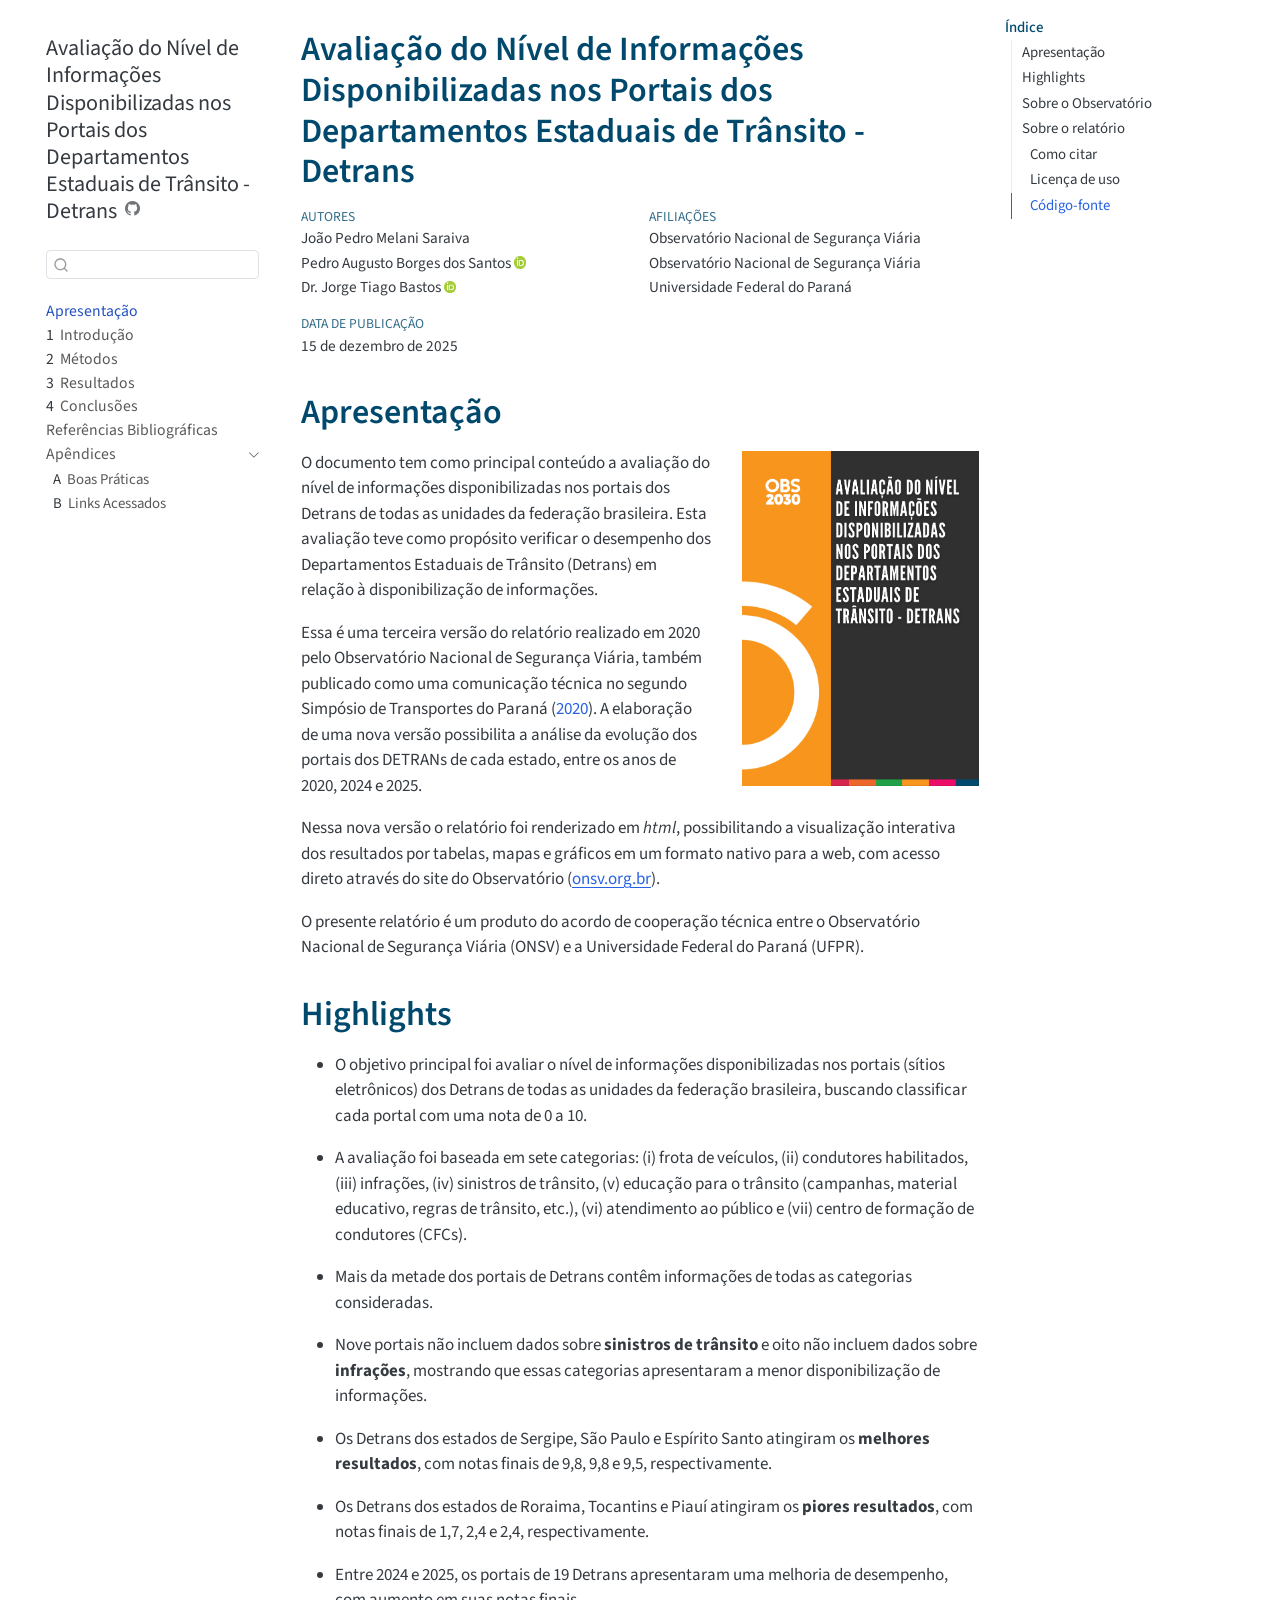
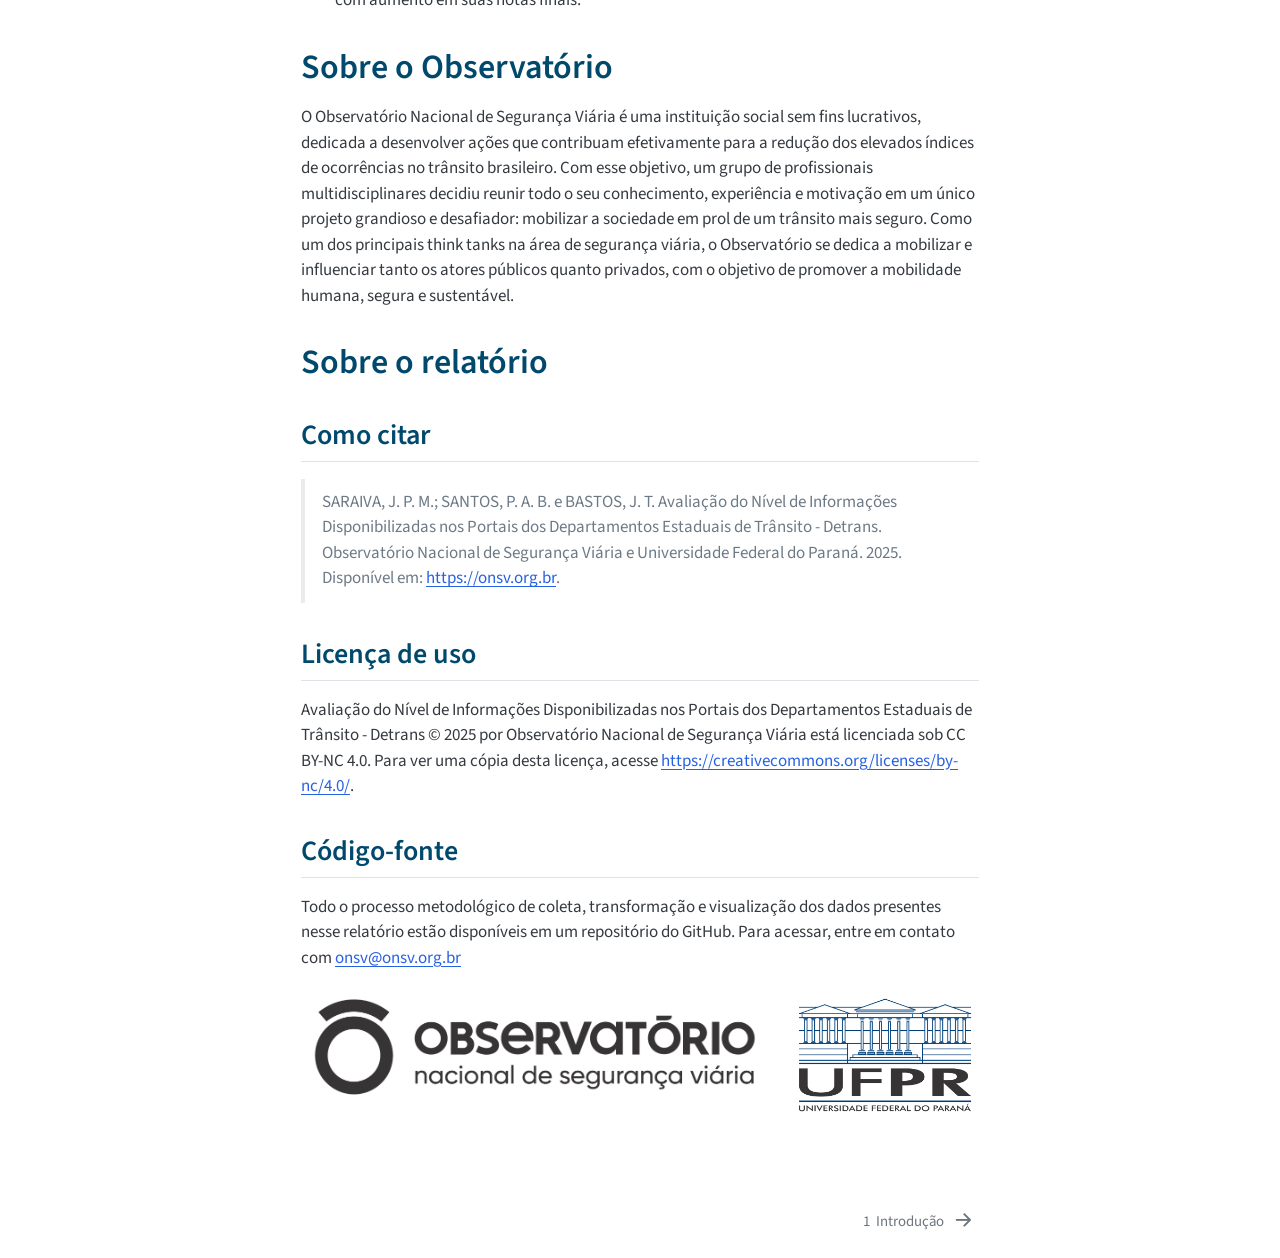
==== docs/index.html @ 97877693 "Criando repositório remoto e subindo arquivos" ====
<!DOCTYPE html>
<html xmlns="http://www.w3.org/1999/xhtml" lang="pt-BR" xml:lang="pt-BR"><head>

<meta charset="utf-8">
<meta name="generator" content="quarto-1.7.32">

<meta name="viewport" content="width=device-width, initial-scale=1.0, user-scalable=yes">

<meta name="author" content="João Pedro Melani Saraiva">
<meta name="author" content="Pedro Augusto Borges dos Santos">
<meta name="author" content="Dr.&nbsp;Jorge Tiago Bastos">

<title>Avaliação do Nível de Informações Disponibilizadas nos Portais dos Departamentos Estaduais de Trânsito - Detrans</title>
<style>
code{white-space: pre-wrap;}
span.smallcaps{font-variant: small-caps;}
div.columns{display: flex; gap: min(4vw, 1.5em);}
div.column{flex: auto; overflow-x: auto;}
div.hanging-indent{margin-left: 1.5em; text-indent: -1.5em;}
ul.task-list{list-style: none;}
ul.task-list li input[type="checkbox"] {
  width: 0.8em;
  margin: 0 0.8em 0.2em -1em; /* quarto-specific, see https://github.com/quarto-dev/quarto-cli/issues/4556 */ 
  vertical-align: middle;
}
/* CSS for citations */
div.csl-bib-body { }
div.csl-entry {
  clear: both;
  margin-bottom: 1em;
}
.hanging-indent div.csl-entry {
  margin-left:2em;
  text-indent:-2em;
}
div.csl-left-margin {
  min-width:2em;
  float:left;
}
div.csl-right-inline {
  margin-left:2em;
  padding-left:1em;
}
div.csl-indent {
  margin-left: 2em;
}</style>


<script src="site_libs/quarto-nav/quarto-nav.js"></script>
<script src="site_libs/quarto-nav/headroom.min.js"></script>
<script src="site_libs/clipboard/clipboard.min.js"></script>
<script src="site_libs/quarto-search/autocomplete.umd.js"></script>
<script src="site_libs/quarto-search/fuse.min.js"></script>
<script src="site_libs/quarto-search/quarto-search.js"></script>
<meta name="quarto:offset" content="./">
<link href="./01-intro.html" rel="next">
<link href="./logo/onsv-fav.ico" rel="icon">
<script src="site_libs/quarto-html/quarto.js" type="module"></script>
<script src="site_libs/quarto-html/tabsets/tabsets.js" type="module"></script>
<script src="site_libs/quarto-html/popper.min.js"></script>
<script src="site_libs/quarto-html/tippy.umd.min.js"></script>
<script src="site_libs/quarto-html/anchor.min.js"></script>
<link href="site_libs/quarto-html/tippy.css" rel="stylesheet">
<link href="site_libs/quarto-html/quarto-syntax-highlighting-37eea08aefeeee20ff55810ff984fec1.css" rel="stylesheet" id="quarto-text-highlighting-styles">
<script src="site_libs/bootstrap/bootstrap.min.js"></script>
<link href="site_libs/bootstrap/bootstrap-icons.css" rel="stylesheet">
<link href="site_libs/bootstrap/bootstrap-27646530733116c5bb9148f6545a8ae0.min.css" rel="stylesheet" append-hash="true" id="quarto-bootstrap" data-mode="light">
<script id="quarto-search-options" type="application/json">{
  "location": "sidebar",
  "copy-button": false,
  "collapse-after": 3,
  "panel-placement": "start",
  "type": "textbox",
  "limit": 50,
  "keyboard-shortcut": [
    "f",
    "/",
    "s"
  ],
  "show-item-context": false,
  "language": {
    "search-no-results-text": "Nenhum resultado",
    "search-matching-documents-text": "documentos correspondentes",
    "search-copy-link-title": "Copiar link para a busca",
    "search-hide-matches-text": "Esconder correspondências adicionais",
    "search-more-match-text": "mais correspondência neste documento",
    "search-more-matches-text": "mais correspondências neste documento",
    "search-clear-button-title": "Limpar",
    "search-text-placeholder": "",
    "search-detached-cancel-button-title": "Cancelar",
    "search-submit-button-title": "Enviar",
    "search-label": "Procurar"
  }
}</script>


<meta name="twitter:title" content="Avaliação do Nível de Informações Disponibilizadas nos Portais dos Departamentos Estaduais de Trânsito - Detrans">
<meta name="twitter:description" content="">
<meta name="twitter:image" content="[data-uri]">
<meta name="twitter:card" content="summary_large_image">
</head>

<body class="nav-sidebar floating quarto-light">

<div id="quarto-search-results"></div>
  <header id="quarto-header" class="headroom fixed-top">
  <nav class="quarto-secondary-nav">
    <div class="container-fluid d-flex">
      <button type="button" class="quarto-btn-toggle btn" data-bs-toggle="collapse" role="button" data-bs-target=".quarto-sidebar-collapse-item" aria-controls="quarto-sidebar" aria-expanded="false" aria-label="Alternar barra lateral" onclick="if (window.quartoToggleHeadroom) { window.quartoToggleHeadroom(); }">
        <i class="bi bi-layout-text-sidebar-reverse"></i>
      </button>
        <nav class="quarto-page-breadcrumbs" aria-label="breadcrumb"><ol class="breadcrumb"><li class="breadcrumb-item"><a href="./index.html">Apresentação</a></li></ol></nav>
        <a class="flex-grow-1" role="navigation" data-bs-toggle="collapse" data-bs-target=".quarto-sidebar-collapse-item" aria-controls="quarto-sidebar" aria-expanded="false" aria-label="Alternar barra lateral" onclick="if (window.quartoToggleHeadroom) { window.quartoToggleHeadroom(); }">      
        </a>
      <button type="button" class="btn quarto-search-button" aria-label="Procurar" onclick="window.quartoOpenSearch();">
        <i class="bi bi-search"></i>
      </button>
    </div>
  </nav>
</header>
<!-- content -->
<div id="quarto-content" class="quarto-container page-columns page-rows-contents page-layout-article">
<!-- sidebar -->
  <nav id="quarto-sidebar" class="sidebar collapse collapse-horizontal quarto-sidebar-collapse-item sidebar-navigation floating overflow-auto">
    <div class="pt-lg-2 mt-2 text-left sidebar-header">
    <div class="sidebar-title mb-0 py-0">
      <a href="./">Avaliação do Nível de Informações Disponibilizadas nos Portais dos Departamentos Estaduais de Trânsito - Detrans</a> 
        <div class="sidebar-tools-main">
    <a href="https://www.github.com/onsv/revisao-detrans" title="Source Code" class="quarto-navigation-tool px-1" aria-label="Source Code"><i class="bi bi-github"></i></a>
</div>
    </div>
      </div>
        <div class="mt-2 flex-shrink-0 align-items-center">
        <div class="sidebar-search">
        <div id="quarto-search" class="" title="Procurar"></div>
        </div>
        </div>
    <div class="sidebar-menu-container"> 
    <ul class="list-unstyled mt-1">
        <li class="sidebar-item">
  <div class="sidebar-item-container"> 
  <a href="./index.html" class="sidebar-item-text sidebar-link active">
 <span class="menu-text">Apresentação</span></a>
  </div>
</li>
        <li class="sidebar-item">
  <div class="sidebar-item-container"> 
  <a href="./01-intro.html" class="sidebar-item-text sidebar-link">
 <span class="menu-text"><span class="chapter-number">1</span>&nbsp; <span class="chapter-title">Introdução</span></span></a>
  </div>
</li>
        <li class="sidebar-item">
  <div class="sidebar-item-container"> 
  <a href="./02-metodos.html" class="sidebar-item-text sidebar-link">
 <span class="menu-text"><span class="chapter-number">2</span>&nbsp; <span class="chapter-title">Métodos</span></span></a>
  </div>
</li>
        <li class="sidebar-item">
  <div class="sidebar-item-container"> 
  <a href="./03-resultados.html" class="sidebar-item-text sidebar-link">
 <span class="menu-text"><span class="chapter-number">3</span>&nbsp; <span class="chapter-title">Resultados</span></span></a>
  </div>
</li>
        <li class="sidebar-item">
  <div class="sidebar-item-container"> 
  <a href="./04-conclusao.html" class="sidebar-item-text sidebar-link">
 <span class="menu-text"><span class="chapter-number">4</span>&nbsp; <span class="chapter-title">Conclusões</span></span></a>
  </div>
</li>
        <li class="sidebar-item">
  <div class="sidebar-item-container"> 
  <a href="./99-referencias.html" class="sidebar-item-text sidebar-link">
 <span class="menu-text">Referências Bibliográficas</span></a>
  </div>
</li>
        <li class="sidebar-item sidebar-item-section">
      <div class="sidebar-item-container"> 
            <a class="sidebar-item-text sidebar-link text-start" data-bs-toggle="collapse" data-bs-target="#quarto-sidebar-section-1" role="navigation" aria-expanded="true">
 <span class="menu-text">Apêndices</span></a>
          <a class="sidebar-item-toggle text-start" data-bs-toggle="collapse" data-bs-target="#quarto-sidebar-section-1" role="navigation" aria-expanded="true" aria-label="Alternar seção">
            <i class="bi bi-chevron-right ms-2"></i>
          </a> 
      </div>
      <ul id="quarto-sidebar-section-1" class="collapse list-unstyled sidebar-section depth1 show">  
          <li class="sidebar-item">
  <div class="sidebar-item-container"> 
  <a href="./9a-praticas.html" class="sidebar-item-text sidebar-link">
 <span class="menu-text"><span class="chapter-number">A</span>&nbsp; <span class="chapter-title">Boas Práticas</span></span></a>
  </div>
</li>
          <li class="sidebar-item">
  <div class="sidebar-item-container"> 
  <a href="./9b-links.html" class="sidebar-item-text sidebar-link">
 <span class="menu-text"><span class="chapter-number">B</span>&nbsp; <span class="chapter-title">Links Acessados</span></span></a>
  </div>
</li>
      </ul>
  </li>
    </ul>
    </div>
</nav>
<div id="quarto-sidebar-glass" class="quarto-sidebar-collapse-item" data-bs-toggle="collapse" data-bs-target=".quarto-sidebar-collapse-item"></div>
<!-- margin-sidebar -->
    <div id="quarto-margin-sidebar" class="sidebar margin-sidebar">
        <nav id="TOC" role="doc-toc" class="toc-active">
    <h2 id="toc-title">Índice</h2>
   
  <ul>
  <li><a href="#apresentação" id="toc-apresentação" class="nav-link active" data-scroll-target="#apresentação">Apresentação</a></li>
  <li><a href="#highlights" id="toc-highlights" class="nav-link" data-scroll-target="#highlights">Highlights</a></li>
  <li><a href="#sobre-o-observatório" id="toc-sobre-o-observatório" class="nav-link" data-scroll-target="#sobre-o-observatório">Sobre o Observatório</a></li>
  <li><a href="#sobre-o-relatório" id="toc-sobre-o-relatório" class="nav-link" data-scroll-target="#sobre-o-relatório">Sobre o relatório</a>
  <ul class="collapse">
  <li><a href="#como-citar" id="toc-como-citar" class="nav-link" data-scroll-target="#como-citar">Como citar</a></li>
  <li><a href="#licença-de-uso" id="toc-licença-de-uso" class="nav-link" data-scroll-target="#licença-de-uso">Licença de uso</a></li>
  <li><a href="#código-fonte" id="toc-código-fonte" class="nav-link" data-scroll-target="#código-fonte">Código-fonte</a></li>
  </ul></li>
  </ul>
</nav>
    </div>
<!-- main -->
<main class="content" id="quarto-document-content">

<header id="title-block-header" class="quarto-title-block default">
<div class="quarto-title">
<h1 class="title">Avaliação do Nível de Informações Disponibilizadas nos Portais dos Departamentos Estaduais de Trânsito - Detrans</h1>
</div>


<div class="quarto-title-meta-author">
  <div class="quarto-title-meta-heading">Autores</div>
  <div class="quarto-title-meta-heading">Afiliações</div>
  
    <div class="quarto-title-meta-contents">
    <p class="author">João Pedro Melani Saraiva </p>
  </div>
  <div class="quarto-title-meta-contents">
        <p class="affiliation">
            Observatório Nacional de Segurança Viária
          </p>
      </div>
    <div class="quarto-title-meta-contents">
    <p class="author">Pedro Augusto Borges dos Santos <a href="https://orcid.org/0000-0003-0550-4251" class="quarto-title-author-orcid"> <img src="[data-uri]"></a></p>
  </div>
  <div class="quarto-title-meta-contents">
        <p class="affiliation">
            Observatório Nacional de Segurança Viária
          </p>
      </div>
    <div class="quarto-title-meta-contents">
    <p class="author">Dr.&nbsp;Jorge Tiago Bastos <a href="https://orcid.org/0000-0001-6447-1504" class="quarto-title-author-orcid"> <img src="[data-uri]"></a></p>
  </div>
  <div class="quarto-title-meta-contents">
        <p class="affiliation">
            Universidade Federal do Paraná
          </p>
      </div>
  </div>

<div class="quarto-title-meta">

      
    <div>
    <div class="quarto-title-meta-heading">Data de Publicação</div>
    <div class="quarto-title-meta-contents">
      <p class="date">15 de dezembro de 2025</p>
    </div>
  </div>
  
    
  </div>
  


</header>



<section id="apresentação" class="level1 unnumbered">
<h1 class="unnumbered">Apresentação</h1><p><img src="logo/capa.png" title="Avaliação do Nível de Informações Disponibilizadas nos Portais dos Departamentos Estaduais de Trânsito - Detrans" class="quarto-cover-image nolightbox img-fluid"></p>
<p>O documento tem como principal conteúdo a avaliação do nível de informações disponibilizadas nos portais dos Detrans de todas as unidades da federação brasileira. Esta avaliação teve como propósito verificar o desempenho dos Departamentos Estaduais de Trânsito (Detrans) em relação à disponibilização de informações.</p>
<p>Essa é uma terceira versão do relatório realizado em 2020 pelo Observatório Nacional de Segurança Viária, também publicado como uma comunicação técnica no segundo Simpósio de Transportes do Paraná <span class="citation" data-cites="santos2020">(<a href="99-referencias.html#ref-santos2020" role="doc-biblioref">2020</a>)</span>. A elaboração de uma nova versão possibilita a análise da evolução dos portais dos DETRANs de cada estado, entre os anos de 2020, 2024 e 2025.</p>
<p>Nessa nova versão o relatório foi renderizado em <em>html</em>, possibilitando a visualização interativa dos resultados por tabelas, mapas e gráficos em um formato nativo para a web, com acesso direto através do site do Observatório (<a href="https://onsv.org.br">onsv.org.br</a>).</p>
<p>O presente relatório é um produto do acordo de cooperação técnica entre o Observatório Nacional de Segurança Viária (ONSV) e a Universidade Federal do Paraná (UFPR).</p>
</section>
<section id="highlights" class="level1">
<h1>Highlights</h1>
<ul>
<li><p>O objetivo principal foi avaliar o nível de informações disponibilizadas nos portais (sítios eletrônicos) dos Detrans de todas as unidades da federação brasileira, buscando classificar cada portal com uma nota de 0 a 10.</p></li>
<li><p>A avaliação foi baseada em sete categorias: (i) frota de veículos, (ii) condutores habilitados, (iii) infrações, (iv) sinistros de trânsito, (v) educação para o trânsito (campanhas, material educativo, regras de trânsito, etc.), (vi) atendimento ao público e (vii) centro de formação de condutores (CFCs).</p></li>
<li><p>Mais da metade dos portais de Detrans contêm informações de todas as categorias consideradas.</p></li>
<li><p>Nove portais não incluem dados sobre <strong>sinistros de trânsito</strong> e oito não incluem dados sobre <strong>infrações</strong>, mostrando que essas categorias apresentaram a menor disponibilização de informações.</p></li>
<li><p>Os Detrans dos estados de Sergipe, São Paulo e Espírito Santo atingiram os <strong>melhores resultados</strong>, com notas finais de 9,8, 9,8 e 9,5, respectivamente.</p></li>
<li><p>Os Detrans dos estados de Roraima, Tocantins e Piauí atingiram os <strong>piores resultados</strong>, com notas finais de 1,7, 2,4 e 2,4, respectivamente.</p></li>
<li><p>Entre 2024 e 2025, os portais de 19 Detrans apresentaram uma melhoria de desempenho, com aumento em suas notas finais.</p></li>
</ul>
</section>
<section id="sobre-o-observatório" class="level1">
<h1>Sobre o Observatório</h1>
<p>O Observatório Nacional de Segurança Viária é uma instituição social sem fins lucrativos, dedicada a desenvolver ações que contribuam efetivamente para a redução dos elevados índices de ocorrências no trânsito brasileiro. Com esse objetivo, um grupo de profissionais multidisciplinares decidiu reunir todo o seu conhecimento, experiência e motivação em um único projeto grandioso e desafiador: mobilizar a sociedade em prol de um trânsito mais seguro. Como um dos principais think tanks na área de segurança viária, o Observatório se dedica a mobilizar e influenciar tanto os atores públicos quanto privados, com o objetivo de promover a mobilidade humana, segura e sustentável.</p>
</section>
<section id="sobre-o-relatório" class="level1">
<h1>Sobre o relatório</h1>
<section id="como-citar" class="level2">
<h2 class="anchored" data-anchor-id="como-citar">Como citar</h2>
<blockquote class="blockquote">
<p>SARAIVA, J. P. M.; SANTOS, P. A. B. e BASTOS, J. T. Avaliação do Nível de Informações Disponibilizadas nos Portais dos Departamentos Estaduais de Trânsito - Detrans. Observatório Nacional de Segurança Viária e Universidade Federal do Paraná. 2025. Disponível em: <a href="https://onsv.org.br" class="uri">https://onsv.org.br</a>.</p>
</blockquote>
</section>
<section id="licença-de-uso" class="level2">
<h2 class="anchored" data-anchor-id="licença-de-uso">Licença de uso</h2>
<p>Avaliação do Nível de Informações Disponibilizadas nos Portais dos Departamentos Estaduais de Trânsito - Detrans © 2025 por Observatório Nacional de Segurança Viária está licenciada sob CC BY-NC 4.0. Para ver uma cópia desta licença, acesse <a href="https://creativecommons.org/licenses/by-nc/4.0/" class="uri">https://creativecommons.org/licenses/by-nc/4.0/</a>.</p>
</section>
<section id="código-fonte" class="level2">
<h2 class="anchored" data-anchor-id="código-fonte">Código-fonte</h2>
<p>Todo o processo metodológico de coleta, transformação e visualização dos dados presentes nesse relatório estão disponíveis em um repositório do GitHub. Para acessar, entre em contato com <a href="mailto:onsv@onsv.org.br">onsv@onsv.org.br</a></p>
<!-- # Agradecimentos

A equipe de autores agradece às instituições que enviaram suas considerações, contribuindo com o aprimoramento dos métodos aqui apresentados: CET-MG, Detran-ES, Detran-DF, Detran-GO, Detran-MT, Detran-PB, Detran-PR, Detran-SC, Detran-SP e Detran-RN.

A equipe de autores também agradece pelo apoio do Centro de Liderança Pública e do pesquisador Daniel Vasconcellos Archer Duque na elaboração do relatório. -->
<div class="quarto-layout-panel" data-layout-ncol="2">
<div class="quarto-layout-row">
<div class="left quarto-layout-cell" style="flex-basis: 71.4%;justify-content: center;">
<p><img src="logo/onsv_logo_main.png" class="img-fluid"></p>
</div>
<div class="right quarto-layout-cell" style="flex-basis: 28.6%;justify-content: center;">
<div class="quarto-figure quarto-figure-center">
<figure class="figure">
<p><img src="logo/marca_UFPR.png" class="img-fluid quarto-figure quarto-figure-center figure-img"></p>
</figure>
</div>
</div>
</div>
</div>


<div id="refs" class="references csl-bib-body" data-entry-spacing="1" role="list" style="display: none">
<div id="ref-santos2020" class="csl-entry" role="listitem">
SANTOS, P. A. B. DOS; BASTOS, J. T.; GARONCE, F. V. <strong>AVALIAÇÃO DO CONTEÚDO DOS PORTAIS DOS DEPARTAMENTOS ESTADUAIS DE TRÂNSITO - DETRANs</strong>. 28 nov. 2020. Disponível em: &lt;<a href="https://stpr.ufpr.br/wp-content/uploads/2021/02/Anais-STPR-2020-1.pdf">https://stpr.ufpr.br/wp-content/uploads/2021/02/Anais-STPR-2020-1.pdf</a>&gt;
</div>
</div>
</section>
</section>

</main> <!-- /main -->
<script id="quarto-html-after-body" type="application/javascript">
  window.document.addEventListener("DOMContentLoaded", function (event) {
    const icon = "";
    const anchorJS = new window.AnchorJS();
    anchorJS.options = {
      placement: 'right',
      icon: icon
    };
    anchorJS.add('.anchored');
    const isCodeAnnotation = (el) => {
      for (const clz of el.classList) {
        if (clz.startsWith('code-annotation-')) {                     
          return true;
        }
      }
      return false;
    }
    const onCopySuccess = function(e) {
      // button target
      const button = e.trigger;
      // don't keep focus
      button.blur();
      // flash "checked"
      button.classList.add('code-copy-button-checked');
      var currentTitle = button.getAttribute("title");
      button.setAttribute("title", "Copiada");
      let tooltip;
      if (window.bootstrap) {
        button.setAttribute("data-bs-toggle", "tooltip");
        button.setAttribute("data-bs-placement", "left");
        button.setAttribute("data-bs-title", "Copiada");
        tooltip = new bootstrap.Tooltip(button, 
          { trigger: "manual", 
            customClass: "code-copy-button-tooltip",
            offset: [0, -8]});
        tooltip.show();    
      }
      setTimeout(function() {
        if (tooltip) {
          tooltip.hide();
          button.removeAttribute("data-bs-title");
          button.removeAttribute("data-bs-toggle");
          button.removeAttribute("data-bs-placement");
        }
        button.setAttribute("title", currentTitle);
        button.classList.remove('code-copy-button-checked');
      }, 1000);
      // clear code selection
      e.clearSelection();
    }
    const getTextToCopy = function(trigger) {
        const codeEl = trigger.previousElementSibling.cloneNode(true);
        for (const childEl of codeEl.children) {
          if (isCodeAnnotation(childEl)) {
            childEl.remove();
          }
        }
        return codeEl.innerText;
    }
    const clipboard = new window.ClipboardJS('.code-copy-button:not([data-in-quarto-modal])', {
      text: getTextToCopy
    });
    clipboard.on('success', onCopySuccess);
    if (window.document.getElementById('quarto-embedded-source-code-modal')) {
      const clipboardModal = new window.ClipboardJS('.code-copy-button[data-in-quarto-modal]', {
        text: getTextToCopy,
        container: window.document.getElementById('quarto-embedded-source-code-modal')
      });
      clipboardModal.on('success', onCopySuccess);
    }
      var localhostRegex = new RegExp(/^(?:http|https):\/\/localhost\:?[0-9]*\//);
      var mailtoRegex = new RegExp(/^mailto:/);
        var filterRegex = new RegExp('/' + window.location.host + '/');
      var isInternal = (href) => {
          return filterRegex.test(href) || localhostRegex.test(href) || mailtoRegex.test(href);
      }
      // Inspect non-navigation links and adorn them if external
     var links = window.document.querySelectorAll('a[href]:not(.nav-link):not(.navbar-brand):not(.toc-action):not(.sidebar-link):not(.sidebar-item-toggle):not(.pagination-link):not(.no-external):not([aria-hidden]):not(.dropdown-item):not(.quarto-navigation-tool):not(.about-link)');
      for (var i=0; i<links.length; i++) {
        const link = links[i];
        if (!isInternal(link.href)) {
          // undo the damage that might have been done by quarto-nav.js in the case of
          // links that we want to consider external
          if (link.dataset.originalHref !== undefined) {
            link.href = link.dataset.originalHref;
          }
        }
      }
    function tippyHover(el, contentFn, onTriggerFn, onUntriggerFn) {
      const config = {
        allowHTML: true,
        maxWidth: 500,
        delay: 100,
        arrow: false,
        appendTo: function(el) {
            return el.parentElement;
        },
        interactive: true,
        interactiveBorder: 10,
        theme: 'quarto',
        placement: 'bottom-start',
      };
      if (contentFn) {
        config.content = contentFn;
      }
      if (onTriggerFn) {
        config.onTrigger = onTriggerFn;
      }
      if (onUntriggerFn) {
        config.onUntrigger = onUntriggerFn;
      }
      window.tippy(el, config); 
    }
    const noterefs = window.document.querySelectorAll('a[role="doc-noteref"]');
    for (var i=0; i<noterefs.length; i++) {
      const ref = noterefs[i];
      tippyHover(ref, function() {
        // use id or data attribute instead here
        let href = ref.getAttribute('data-footnote-href') || ref.getAttribute('href');
        try { href = new URL(href).hash; } catch {}
        const id = href.replace(/^#\/?/, "");
        const note = window.document.getElementById(id);
        if (note) {
          return note.innerHTML;
        } else {
          return "";
        }
      });
    }
    const xrefs = window.document.querySelectorAll('a.quarto-xref');
    const processXRef = (id, note) => {
      // Strip column container classes
      const stripColumnClz = (el) => {
        el.classList.remove("page-full", "page-columns");
        if (el.children) {
          for (const child of el.children) {
            stripColumnClz(child);
          }
        }
      }
      stripColumnClz(note)
      if (id === null || id.startsWith('sec-')) {
        // Special case sections, only their first couple elements
        const container = document.createElement("div");
        if (note.children && note.children.length > 2) {
          container.appendChild(note.children[0].cloneNode(true));
          for (let i = 1; i < note.children.length; i++) {
            const child = note.children[i];
            if (child.tagName === "P" && child.innerText === "") {
              continue;
            } else {
              container.appendChild(child.cloneNode(true));
              break;
            }
          }
          if (window.Quarto?.typesetMath) {
            window.Quarto.typesetMath(container);
          }
          return container.innerHTML
        } else {
          if (window.Quarto?.typesetMath) {
            window.Quarto.typesetMath(note);
          }
          return note.innerHTML;
        }
      } else {
        // Remove any anchor links if they are present
        const anchorLink = note.querySelector('a.anchorjs-link');
        if (anchorLink) {
          anchorLink.remove();
        }
        if (window.Quarto?.typesetMath) {
          window.Quarto.typesetMath(note);
        }
        if (note.classList.contains("callout")) {
          return note.outerHTML;
        } else {
          return note.innerHTML;
        }
      }
    }
    for (var i=0; i<xrefs.length; i++) {
      const xref = xrefs[i];
      tippyHover(xref, undefined, function(instance) {
        instance.disable();
        let url = xref.getAttribute('href');
        let hash = undefined; 
        if (url.startsWith('#')) {
          hash = url;
        } else {
          try { hash = new URL(url).hash; } catch {}
        }
        if (hash) {
          const id = hash.replace(/^#\/?/, "");
          const note = window.document.getElementById(id);
          if (note !== null) {
            try {
              const html = processXRef(id, note.cloneNode(true));
              instance.setContent(html);
            } finally {
              instance.enable();
              instance.show();
            }
          } else {
            // See if we can fetch this
            fetch(url.split('#')[0])
            .then(res => res.text())
            .then(html => {
              const parser = new DOMParser();
              const htmlDoc = parser.parseFromString(html, "text/html");
              const note = htmlDoc.getElementById(id);
              if (note !== null) {
                const html = processXRef(id, note);
                instance.setContent(html);
              } 
            }).finally(() => {
              instance.enable();
              instance.show();
            });
          }
        } else {
          // See if we can fetch a full url (with no hash to target)
          // This is a special case and we should probably do some content thinning / targeting
          fetch(url)
          .then(res => res.text())
          .then(html => {
            const parser = new DOMParser();
            const htmlDoc = parser.parseFromString(html, "text/html");
            const note = htmlDoc.querySelector('main.content');
            if (note !== null) {
              // This should only happen for chapter cross references
              // (since there is no id in the URL)
              // remove the first header
              if (note.children.length > 0 && note.children[0].tagName === "HEADER") {
                note.children[0].remove();
              }
              const html = processXRef(null, note);
              instance.setContent(html);
            } 
          }).finally(() => {
            instance.enable();
            instance.show();
          });
        }
      }, function(instance) {
      });
    }
        let selectedAnnoteEl;
        const selectorForAnnotation = ( cell, annotation) => {
          let cellAttr = 'data-code-cell="' + cell + '"';
          let lineAttr = 'data-code-annotation="' +  annotation + '"';
          const selector = 'span[' + cellAttr + '][' + lineAttr + ']';
          return selector;
        }
        const selectCodeLines = (annoteEl) => {
          const doc = window.document;
          const targetCell = annoteEl.getAttribute("data-target-cell");
          const targetAnnotation = annoteEl.getAttribute("data-target-annotation");
          const annoteSpan = window.document.querySelector(selectorForAnnotation(targetCell, targetAnnotation));
          const lines = annoteSpan.getAttribute("data-code-lines").split(",");
          const lineIds = lines.map((line) => {
            return targetCell + "-" + line;
          })
          let top = null;
          let height = null;
          let parent = null;
          if (lineIds.length > 0) {
              //compute the position of the single el (top and bottom and make a div)
              const el = window.document.getElementById(lineIds[0]);
              top = el.offsetTop;
              height = el.offsetHeight;
              parent = el.parentElement.parentElement;
            if (lineIds.length > 1) {
              const lastEl = window.document.getElementById(lineIds[lineIds.length - 1]);
              const bottom = lastEl.offsetTop + lastEl.offsetHeight;
              height = bottom - top;
            }
            if (top !== null && height !== null && parent !== null) {
              // cook up a div (if necessary) and position it 
              let div = window.document.getElementById("code-annotation-line-highlight");
              if (div === null) {
                div = window.document.createElement("div");
                div.setAttribute("id", "code-annotation-line-highlight");
                div.style.position = 'absolute';
                parent.appendChild(div);
              }
              div.style.top = top - 2 + "px";
              div.style.height = height + 4 + "px";
              div.style.left = 0;
              let gutterDiv = window.document.getElementById("code-annotation-line-highlight-gutter");
              if (gutterDiv === null) {
                gutterDiv = window.document.createElement("div");
                gutterDiv.setAttribute("id", "code-annotation-line-highlight-gutter");
                gutterDiv.style.position = 'absolute';
                const codeCell = window.document.getElementById(targetCell);
                const gutter = codeCell.querySelector('.code-annotation-gutter');
                gutter.appendChild(gutterDiv);
              }
              gutterDiv.style.top = top - 2 + "px";
              gutterDiv.style.height = height + 4 + "px";
            }
            selectedAnnoteEl = annoteEl;
          }
        };
        const unselectCodeLines = () => {
          const elementsIds = ["code-annotation-line-highlight", "code-annotation-line-highlight-gutter"];
          elementsIds.forEach((elId) => {
            const div = window.document.getElementById(elId);
            if (div) {
              div.remove();
            }
          });
          selectedAnnoteEl = undefined;
        };
          // Handle positioning of the toggle
      window.addEventListener(
        "resize",
        throttle(() => {
          elRect = undefined;
          if (selectedAnnoteEl) {
            selectCodeLines(selectedAnnoteEl);
          }
        }, 10)
      );
      function throttle(fn, ms) {
      let throttle = false;
      let timer;
        return (...args) => {
          if(!throttle) { // first call gets through
              fn.apply(this, args);
              throttle = true;
          } else { // all the others get throttled
              if(timer) clearTimeout(timer); // cancel #2
              timer = setTimeout(() => {
                fn.apply(this, args);
                timer = throttle = false;
              }, ms);
          }
        };
      }
        // Attach click handler to the DT
        const annoteDls = window.document.querySelectorAll('dt[data-target-cell]');
        for (const annoteDlNode of annoteDls) {
          annoteDlNode.addEventListener('click', (event) => {
            const clickedEl = event.target;
            if (clickedEl !== selectedAnnoteEl) {
              unselectCodeLines();
              const activeEl = window.document.querySelector('dt[data-target-cell].code-annotation-active');
              if (activeEl) {
                activeEl.classList.remove('code-annotation-active');
              }
              selectCodeLines(clickedEl);
              clickedEl.classList.add('code-annotation-active');
            } else {
              // Unselect the line
              unselectCodeLines();
              clickedEl.classList.remove('code-annotation-active');
            }
          });
        }
    const findCites = (el) => {
      const parentEl = el.parentElement;
      if (parentEl) {
        const cites = parentEl.dataset.cites;
        if (cites) {
          return {
            el,
            cites: cites.split(' ')
          };
        } else {
          return findCites(el.parentElement)
        }
      } else {
        return undefined;
      }
    };
    var bibliorefs = window.document.querySelectorAll('a[role="doc-biblioref"]');
    for (var i=0; i<bibliorefs.length; i++) {
      const ref = bibliorefs[i];
      const citeInfo = findCites(ref);
      if (citeInfo) {
        tippyHover(citeInfo.el, function() {
          var popup = window.document.createElement('div');
          citeInfo.cites.forEach(function(cite) {
            var citeDiv = window.document.createElement('div');
            citeDiv.classList.add('hanging-indent');
            citeDiv.classList.add('csl-entry');
            var biblioDiv = window.document.getElementById('ref-' + cite);
            if (biblioDiv) {
              citeDiv.innerHTML = biblioDiv.innerHTML;
            }
            popup.appendChild(citeDiv);
          });
          return popup.innerHTML;
        });
      }
    }
  });
  </script>
<nav class="page-navigation">
  <div class="nav-page nav-page-previous">
  </div>
  <div class="nav-page nav-page-next">
      <a href="./01-intro.html" class="pagination-link" aria-label="Introdução">
        <span class="nav-page-text"><span class="chapter-number">1</span>&nbsp; <span class="chapter-title">Introdução</span></span> <i class="bi bi-arrow-right-short"></i>
      </a>
  </div>
</nav>
</div> <!-- /content -->




</body></html>
---- docs/site_libs/quarto-html/tippy.css ----
.tippy-box[data-animation=fade][data-state=hidden]{opacity:0}[data-tippy-root]{max-width:calc(100vw - 10px)}.tippy-box{position:relative;background-color:#333;color:#fff;border-radius:4px;font-size:14px;line-height:1.4;white-space:normal;outline:0;transition-property:transform,visibility,opacity}.tippy-box[data-placement^=top]>.tippy-arrow{bottom:0}.tippy-box[data-placement^=top]>.tippy-arrow:before{bottom:-7px;left:0;border-width:8px 8px 0;border-top-color:initial;transform-origin:center top}.tippy-box[data-placement^=bottom]>.tippy-arrow{top:0}.tippy-box[data-placement^=bottom]>.tippy-arrow:before{top:-7px;left:0;border-width:0 8px 8px;border-bottom-color:initial;transform-origin:center bottom}.tippy-box[data-placement^=left]>.tippy-arrow{right:0}.tippy-box[data-placement^=left]>.tippy-arrow:before{border-width:8px 0 8px 8px;border-left-color:initial;right:-7px;transform-origin:center left}.tippy-box[data-placement^=right]>.tippy-arrow{left:0}.tippy-box[data-placement^=right]>.tippy-arrow:before{left:-7px;border-width:8px 8px 8px 0;border-right-color:initial;transform-origin:center right}.tippy-box[data-inertia][data-state=visible]{transition-timing-function:cubic-bezier(.54,1.5,.38,1.11)}.tippy-arrow{width:16px;height:16px;color:#333}.tippy-arrow:before{content:"";position:absolute;border-color:transparent;border-style:solid}.tippy-content{position:relative;padding:5px 9px;z-index:1}
---- docs/site_libs/quarto-html/quarto-syntax-highlighting-37eea08aefeeee20ff55810ff984fec1.css ----
/* quarto syntax highlight colors */
:root {
  --quarto-hl-ot-color: #003B4F;
  --quarto-hl-at-color: #657422;
  --quarto-hl-ss-color: #20794D;
  --quarto-hl-an-color: #5E5E5E;
  --quarto-hl-fu-color: #4758AB;
  --quarto-hl-st-color: #20794D;
  --quarto-hl-cf-color: #003B4F;
  --quarto-hl-op-color: #5E5E5E;
  --quarto-hl-er-color: #AD0000;
  --quarto-hl-bn-color: #AD0000;
  --quarto-hl-al-color: #AD0000;
  --quarto-hl-va-color: #111111;
  --quarto-hl-bu-color: inherit;
  --quarto-hl-ex-color: inherit;
  --quarto-hl-pp-color: #AD0000;
  --quarto-hl-in-color: #5E5E5E;
  --quarto-hl-vs-color: #20794D;
  --quarto-hl-wa-color: #5E5E5E;
  --quarto-hl-do-color: #5E5E5E;
  --quarto-hl-im-color: #00769E;
  --quarto-hl-ch-color: #20794D;
  --quarto-hl-dt-color: #AD0000;
  --quarto-hl-fl-color: #AD0000;
  --quarto-hl-co-color: #5E5E5E;
  --quarto-hl-cv-color: #5E5E5E;
  --quarto-hl-cn-color: #8f5902;
  --quarto-hl-sc-color: #5E5E5E;
  --quarto-hl-dv-color: #AD0000;
  --quarto-hl-kw-color: #003B4F;
}

/* other quarto variables */
:root {
  --quarto-font-monospace: SFMono-Regular, Menlo, Monaco, Consolas, "Liberation Mono", "Courier New", monospace;
}

/* syntax highlight based on Pandoc's rules */
pre > code.sourceCode > span {
  color: #003B4F;
}

code.sourceCode > span {
  color: #003B4F;
}

div.sourceCode,
div.sourceCode pre.sourceCode {
  color: #003B4F;
}

/* Normal */
code span {
  color: #003B4F;
}

/* Alert */
code span.al {
  color: #AD0000;
  font-style: inherit;
}

/* Annotation */
code span.an {
  color: #5E5E5E;
  font-style: inherit;
}

/* Attribute */
code span.at {
  color: #657422;
  font-style: inherit;
}

/* BaseN */
code span.bn {
  color: #AD0000;
  font-style: inherit;
}

/* BuiltIn */
code span.bu {
  font-style: inherit;
}

/* ControlFlow */
code span.cf {
  color: #003B4F;
  font-weight: bold;
  font-style: inherit;
}

/* Char */
code span.ch {
  color: #20794D;
  font-style: inherit;
}

/* Constant */
code span.cn {
  color: #8f5902;
  font-style: inherit;
}

/* Comment */
code span.co {
  color: #5E5E5E;
  font-style: inherit;
}

/* CommentVar */
code span.cv {
  color: #5E5E5E;
  font-style: italic;
}

/* Documentation */
code span.do {
  color: #5E5E5E;
  font-style: italic;
}

/* DataType */
code span.dt {
  color: #AD0000;
  font-style: inherit;
}

/* DecVal */
code span.dv {
  color: #AD0000;
  font-style: inherit;
}

/* Error */
code span.er {
  color: #AD0000;
  font-style: inherit;
}

/* Extension */
code span.ex {
  font-style: inherit;
}

/* Float */
code span.fl {
  color: #AD0000;
  font-style: inherit;
}

/* Function */
code span.fu {
  color: #4758AB;
  font-style: inherit;
}

/* Import */
code span.im {
  color: #00769E;
  font-style: inherit;
}

/* Information */
code span.in {
  color: #5E5E5E;
  font-style: inherit;
}

/* Keyword */
code span.kw {
  color: #003B4F;
  font-weight: bold;
  font-style: inherit;
}

/* Operator */
code span.op {
  color: #5E5E5E;
  font-style: inherit;
}

/* Other */
code span.ot {
  color: #003B4F;
  font-style: inherit;
}

/* Preprocessor */
code span.pp {
  color: #AD0000;
  font-style: inherit;
}

/* SpecialChar */
code span.sc {
  color: #5E5E5E;
  font-style: inherit;
}

/* SpecialString */
code span.ss {
  color: #20794D;
  font-style: inherit;
}

/* String */
code span.st {
  color: #20794D;
  font-style: inherit;
}

/* Variable */
code span.va {
  color: #111111;
  font-style: inherit;
}

/* VerbatimString */
code span.vs {
  color: #20794D;
  font-style: inherit;
}

/* Warning */
code span.wa {
  color: #5E5E5E;
  font-style: italic;
}

.prevent-inlining {
  content: "</";
}

/*# sourceMappingURL=27d3d809615f7771493d095567f04340.css.map */
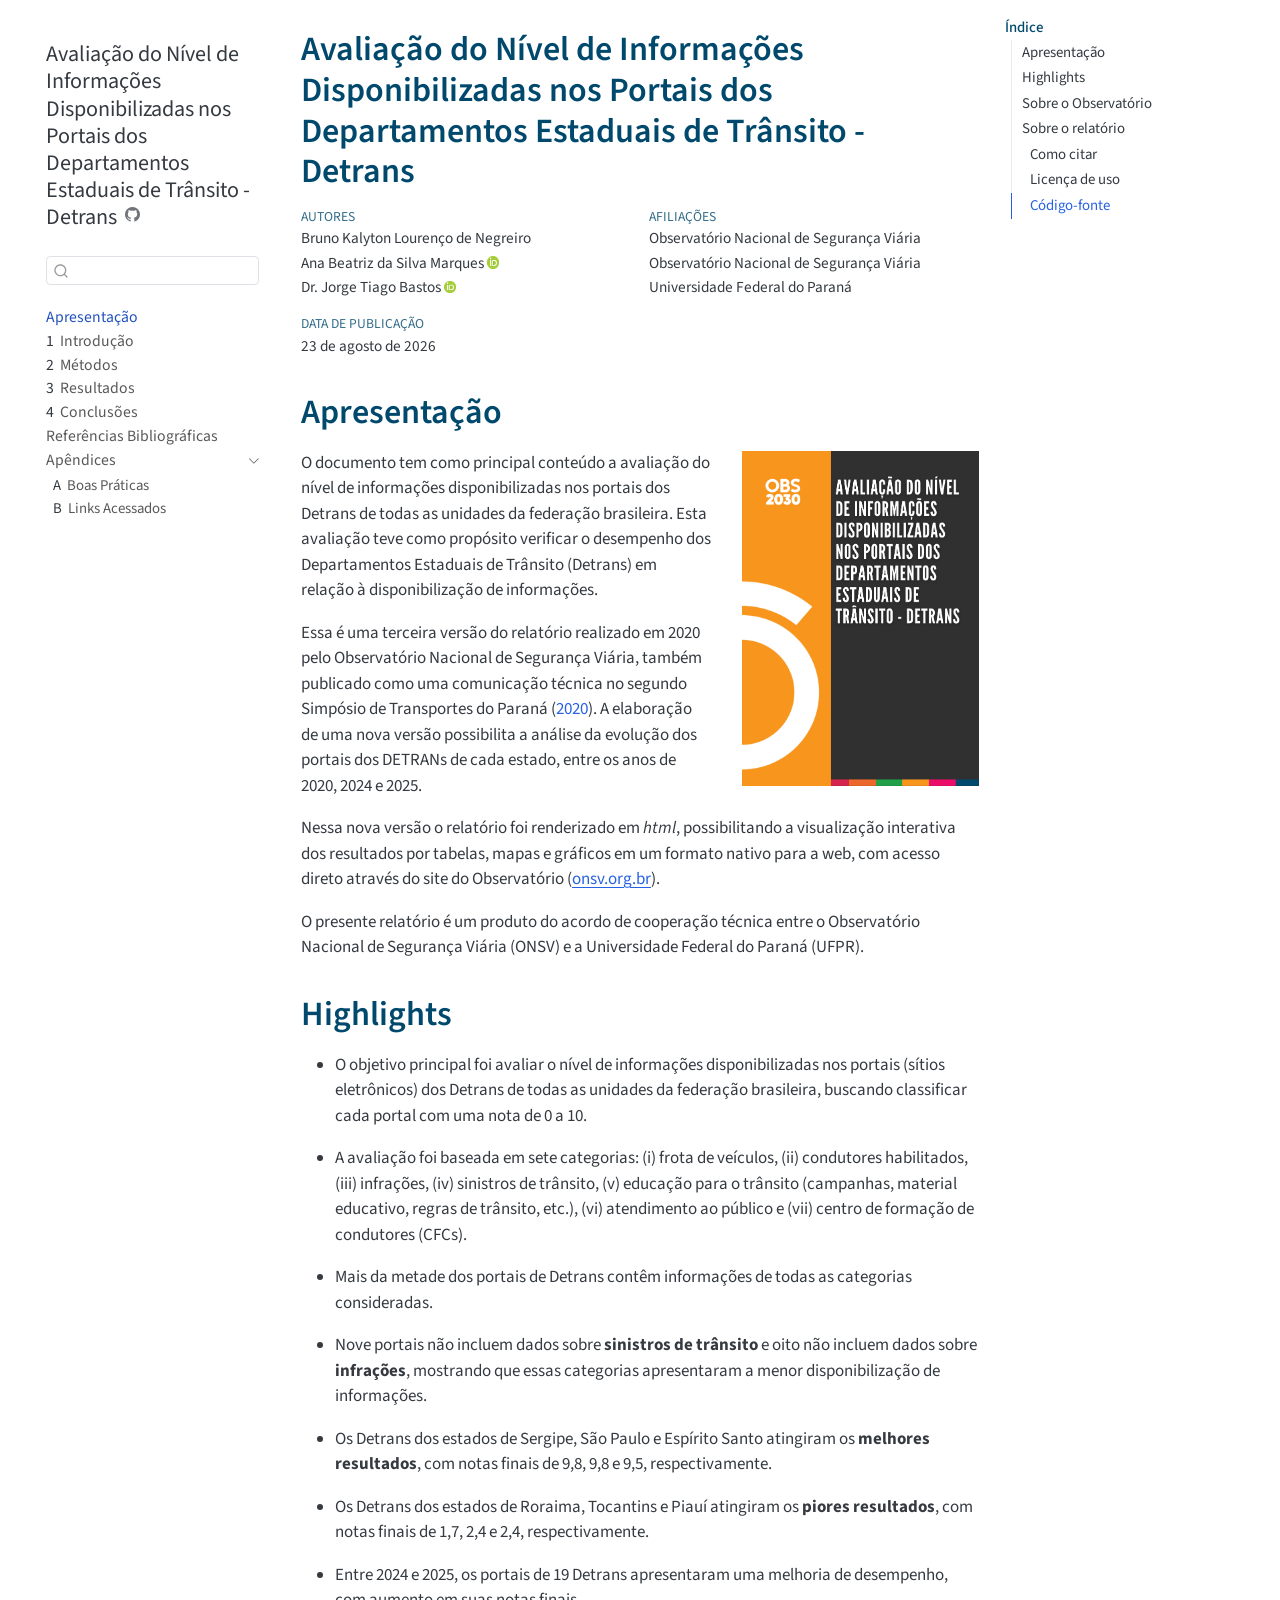
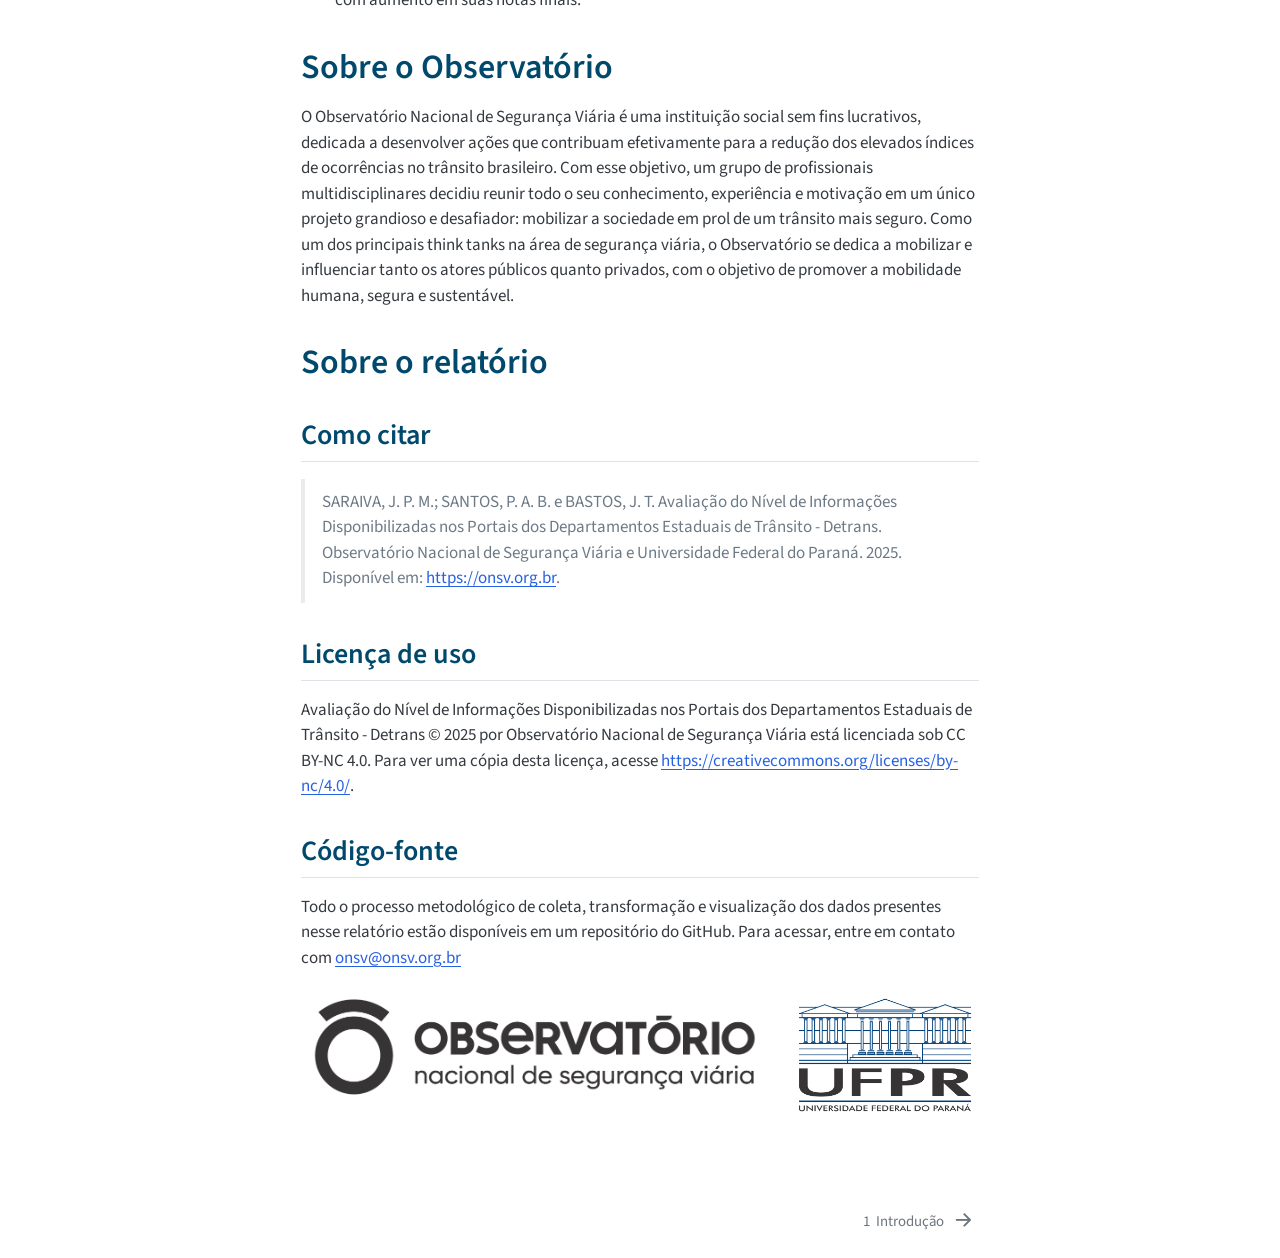
==== commit 29a3dbe3: "Primeiro commit do projeto" ====
--- a/docs/index.html
+++ b/docs/index.html
@@ -2,12 +2,12 @@
 <html xmlns="http://www.w3.org/1999/xhtml" lang="pt-BR" xml:lang="pt-BR"><head>
 
 <meta charset="utf-8">
-<meta name="generator" content="quarto-1.7.32">
+<meta name="generator" content="quarto-1.8.25">
 
 <meta name="viewport" content="width=device-width, initial-scale=1.0, user-scalable=yes">
 
-<meta name="author" content="João Pedro Melani Saraiva">
-<meta name="author" content="Pedro Augusto Borges dos Santos">
+<meta name="author" content="Bruno Kalyton Lourenço de Negreiro">
+<meta name="author" content="Ana Beatriz da Silva Marques">
 <meta name="author" content="Dr.&nbsp;Jorge Tiago Bastos">
 
 <title>Avaliação do Nível de Informações Disponibilizadas nos Portais dos Departamentos Estaduais de Trânsito - Detrans</title>
@@ -57,14 +57,15 @@
 <link href="./logo/onsv-fav.ico" rel="icon">
 <script src="site_libs/quarto-html/quarto.js" type="module"></script>
 <script src="site_libs/quarto-html/tabsets/tabsets.js" type="module"></script>
+<script src="site_libs/quarto-html/axe/axe-check.js" type="module"></script>
 <script src="site_libs/quarto-html/popper.min.js"></script>
 <script src="site_libs/quarto-html/tippy.umd.min.js"></script>
 <script src="site_libs/quarto-html/anchor.min.js"></script>
 <link href="site_libs/quarto-html/tippy.css" rel="stylesheet">
-<link href="site_libs/quarto-html/quarto-syntax-highlighting-37eea08aefeeee20ff55810ff984fec1.css" rel="stylesheet" id="quarto-text-highlighting-styles">
+<link href="site_libs/quarto-html/quarto-syntax-highlighting-7b89279ff1a6dce999919e0e67d4d9ec.css" rel="stylesheet" id="quarto-text-highlighting-styles">
 <script src="site_libs/bootstrap/bootstrap.min.js"></script>
 <link href="site_libs/bootstrap/bootstrap-icons.css" rel="stylesheet">
-<link href="site_libs/bootstrap/bootstrap-27646530733116c5bb9148f6545a8ae0.min.css" rel="stylesheet" append-hash="true" id="quarto-bootstrap" data-mode="light">
+<link href="site_libs/bootstrap/bootstrap-bf1ce2a9bbe0a9c3d8b1e0a16455843c.min.css" rel="stylesheet" append-hash="true" id="quarto-bootstrap" data-mode="light">
 <script id="quarto-search-options" type="application/json">{
   "location": "sidebar",
   "copy-button": false,
@@ -122,7 +123,9 @@
 <div id="quarto-content" class="quarto-container page-columns page-rows-contents page-layout-article">
 <!-- sidebar -->
   <nav id="quarto-sidebar" class="sidebar collapse collapse-horizontal quarto-sidebar-collapse-item sidebar-navigation floating overflow-auto">
-    <div class="pt-lg-2 mt-2 text-left sidebar-header">
+    <div class="pt-lg-2 mt-2 text-left sidebar-header sidebar-header-stacked">
+      <a href="./index.html" class="sidebar-logo-link">
+      </a>
     <div class="sidebar-title mb-0 py-0">
       <a href="./">Avaliação do Nível de Informações Disponibilizadas nos Portais dos Departamentos Estaduais de Trânsito - Detrans</a> 
         <div class="sidebar-tools-main">
@@ -232,7 +235,7 @@
   <div class="quarto-title-meta-heading">Afiliações</div>
   
     <div class="quarto-title-meta-contents">
-    <p class="author">João Pedro Melani Saraiva </p>
+    <p class="author">Bruno Kalyton Lourenço de Negreiro </p>
   </div>
   <div class="quarto-title-meta-contents">
         <p class="affiliation">
@@ -240,7 +243,7 @@
           </p>
       </div>
     <div class="quarto-title-meta-contents">
-    <p class="author">Pedro Augusto Borges dos Santos <a href="https://orcid.org/0000-0003-0550-4251" class="quarto-title-author-orcid"> <img src="[data-uri]"></a></p>
+    <p class="author">Ana Beatriz da Silva Marques <a href="https://orcid.org/0009-0005-0639-8325" class="quarto-title-author-orcid"> <img src="[data-uri]"></a></p>
   </div>
   <div class="quarto-title-meta-contents">
         <p class="affiliation">
@@ -263,7 +266,7 @@
     <div>
     <div class="quarto-title-meta-heading">Data de Publicação</div>
     <div class="quarto-title-meta-contents">
-      <p class="date">15 de dezembro de 2025</p>
+      <p class="date">23 de agosto de 2026</p>
     </div>
   </div>
   
@@ -395,13 +398,14 @@
       e.clearSelection();
     }
     const getTextToCopy = function(trigger) {
-        const codeEl = trigger.previousElementSibling.cloneNode(true);
-        for (const childEl of codeEl.children) {
-          if (isCodeAnnotation(childEl)) {
-            childEl.remove();
-          }
-        }
-        return codeEl.innerText;
+      const outerScaffold = trigger.parentElement.cloneNode(true);
+      const codeEl = outerScaffold.querySelector('code');
+      for (const childEl of codeEl.children) {
+        if (isCodeAnnotation(childEl)) {
+          childEl.remove();
+        }
+      }
+      return codeEl.innerText;
     }
     const clipboard = new window.ClipboardJS('.code-copy-button:not([data-in-quarto-modal])', {
       text: getTextToCopy
--- a/docs/site_libs/quarto-html/quarto-syntax-highlighting-7b89279ff1a6dce999919e0e67d4d9ec.css
+++ b/docs/site_libs/quarto-html/quarto-syntax-highlighting-7b89279ff1a6dce999919e0e67d4d9ec.css
@@ -0,0 +1,236 @@
+/* quarto syntax highlight colors */
+:root {
+  --quarto-hl-ot-color: #003B4F;
+  --quarto-hl-at-color: #657422;
+  --quarto-hl-ss-color: #20794D;
+  --quarto-hl-an-color: #5E5E5E;
+  --quarto-hl-fu-color: #4758AB;
+  --quarto-hl-st-color: #20794D;
+  --quarto-hl-cf-color: #003B4F;
+  --quarto-hl-op-color: #5E5E5E;
+  --quarto-hl-er-color: #AD0000;
+  --quarto-hl-bn-color: #AD0000;
+  --quarto-hl-al-color: #AD0000;
+  --quarto-hl-va-color: #111111;
+  --quarto-hl-bu-color: inherit;
+  --quarto-hl-ex-color: inherit;
+  --quarto-hl-pp-color: #AD0000;
+  --quarto-hl-in-color: #5E5E5E;
+  --quarto-hl-vs-color: #20794D;
+  --quarto-hl-wa-color: #5E5E5E;
+  --quarto-hl-do-color: #5E5E5E;
+  --quarto-hl-im-color: #00769E;
+  --quarto-hl-ch-color: #20794D;
+  --quarto-hl-dt-color: #AD0000;
+  --quarto-hl-fl-color: #AD0000;
+  --quarto-hl-co-color: #5E5E5E;
+  --quarto-hl-cv-color: #5E5E5E;
+  --quarto-hl-cn-color: #8f5902;
+  --quarto-hl-sc-color: #5E5E5E;
+  --quarto-hl-dv-color: #AD0000;
+  --quarto-hl-kw-color: #003B4F;
+}
+
+/* other quarto variables */
+:root {
+  --quarto-font-monospace: SFMono-Regular, Menlo, Monaco, Consolas, "Liberation Mono", "Courier New", monospace;
+}
+
+/* syntax highlight based on Pandoc's rules */
+pre > code.sourceCode > span {
+  color: #003B4F;
+}
+
+code.sourceCode > span {
+  color: #003B4F;
+}
+
+div.sourceCode,
+div.sourceCode pre.sourceCode {
+  color: #003B4F;
+}
+
+/* Normal */
+code span {
+  color: #003B4F;
+}
+
+/* Alert */
+code span.al {
+  color: #AD0000;
+  font-style: inherit;
+}
+
+/* Annotation */
+code span.an {
+  color: #5E5E5E;
+  font-style: inherit;
+}
+
+/* Attribute */
+code span.at {
+  color: #657422;
+  font-style: inherit;
+}
+
+/* BaseN */
+code span.bn {
+  color: #AD0000;
+  font-style: inherit;
+}
+
+/* BuiltIn */
+code span.bu {
+  font-style: inherit;
+}
+
+/* ControlFlow */
+code span.cf {
+  color: #003B4F;
+  font-weight: bold;
+  font-style: inherit;
+}
+
+/* Char */
+code span.ch {
+  color: #20794D;
+  font-style: inherit;
+}
+
+/* Constant */
+code span.cn {
+  color: #8f5902;
+  font-style: inherit;
+}
+
+/* Comment */
+code span.co {
+  color: #5E5E5E;
+  font-style: inherit;
+}
+
+/* CommentVar */
+code span.cv {
+  color: #5E5E5E;
+  font-style: italic;
+}
+
+/* Documentation */
+code span.do {
+  color: #5E5E5E;
+  font-style: italic;
+}
+
+/* DataType */
+code span.dt {
+  color: #AD0000;
+  font-style: inherit;
+}
+
+/* DecVal */
+code span.dv {
+  color: #AD0000;
+  font-style: inherit;
+}
+
+/* Error */
+code span.er {
+  color: #AD0000;
+  font-style: inherit;
+}
+
+/* Extension */
+code span.ex {
+  font-style: inherit;
+}
+
+/* Float */
+code span.fl {
+  color: #AD0000;
+  font-style: inherit;
+}
+
+/* Function */
+code span.fu {
+  color: #4758AB;
+  font-style: inherit;
+}
+
+/* Import */
+code span.im {
+  color: #00769E;
+  font-style: inherit;
+}
+
+/* Information */
+code span.in {
+  color: #5E5E5E;
+  font-style: inherit;
+}
+
+/* Keyword */
+code span.kw {
+  color: #003B4F;
+  font-weight: bold;
+  font-style: inherit;
+}
+
+/* Operator */
+code span.op {
+  color: #5E5E5E;
+  font-style: inherit;
+}
+
+/* Other */
+code span.ot {
+  color: #003B4F;
+  font-style: inherit;
+}
+
+/* Preprocessor */
+code span.pp {
+  color: #AD0000;
+  font-style: inherit;
+}
+
+/* SpecialChar */
+code span.sc {
+  color: #5E5E5E;
+  font-style: inherit;
+}
+
+/* SpecialString */
+code span.ss {
+  color: #20794D;
+  font-style: inherit;
+}
+
+/* String */
+code span.st {
+  color: #20794D;
+  font-style: inherit;
+}
+
+/* Variable */
+code span.va {
+  color: #111111;
+  font-style: inherit;
+}
+
+/* VerbatimString */
+code span.vs {
+  color: #20794D;
+  font-style: inherit;
+}
+
+/* Warning */
+code span.wa {
+  color: #5E5E5E;
+  font-style: italic;
+}
+
+.prevent-inlining {
+  content: "</";
+}
+
+/*# sourceMappingURL=3944bc705cfaf4c80e56f77c5205168a.css.map */
